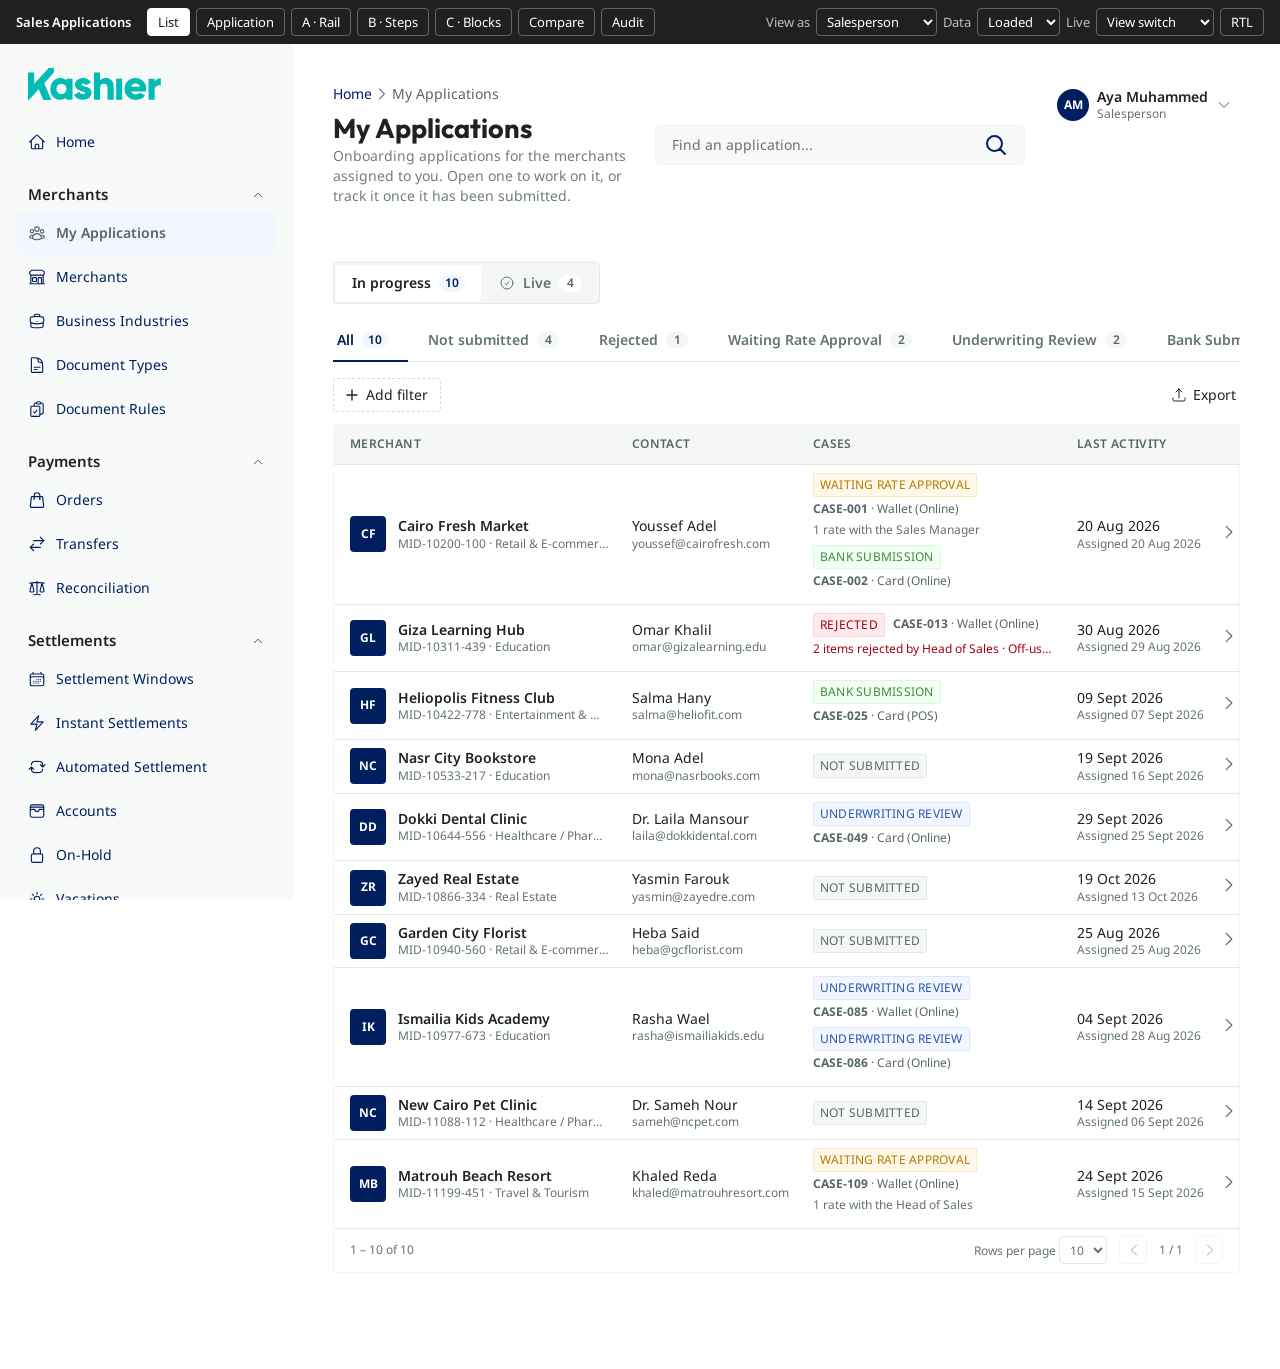
==== index.html @ 76842eab "Sales Applications prototype: per-service cases, Case IDs, request new service" ====
<!DOCTYPE html>
<html lang="en"><head><meta charset="UTF-8"><meta name="viewport" content="width=device-width, initial-scale=1">
<title>Kashier Sales Applications Prototype</title>
<meta http-equiv="refresh" content="0; url=sales-applications/list.html">
</head><body><p>Opening the prototype… <a href="sales-applications/list.html">Sales Applications</a></p></body></html>
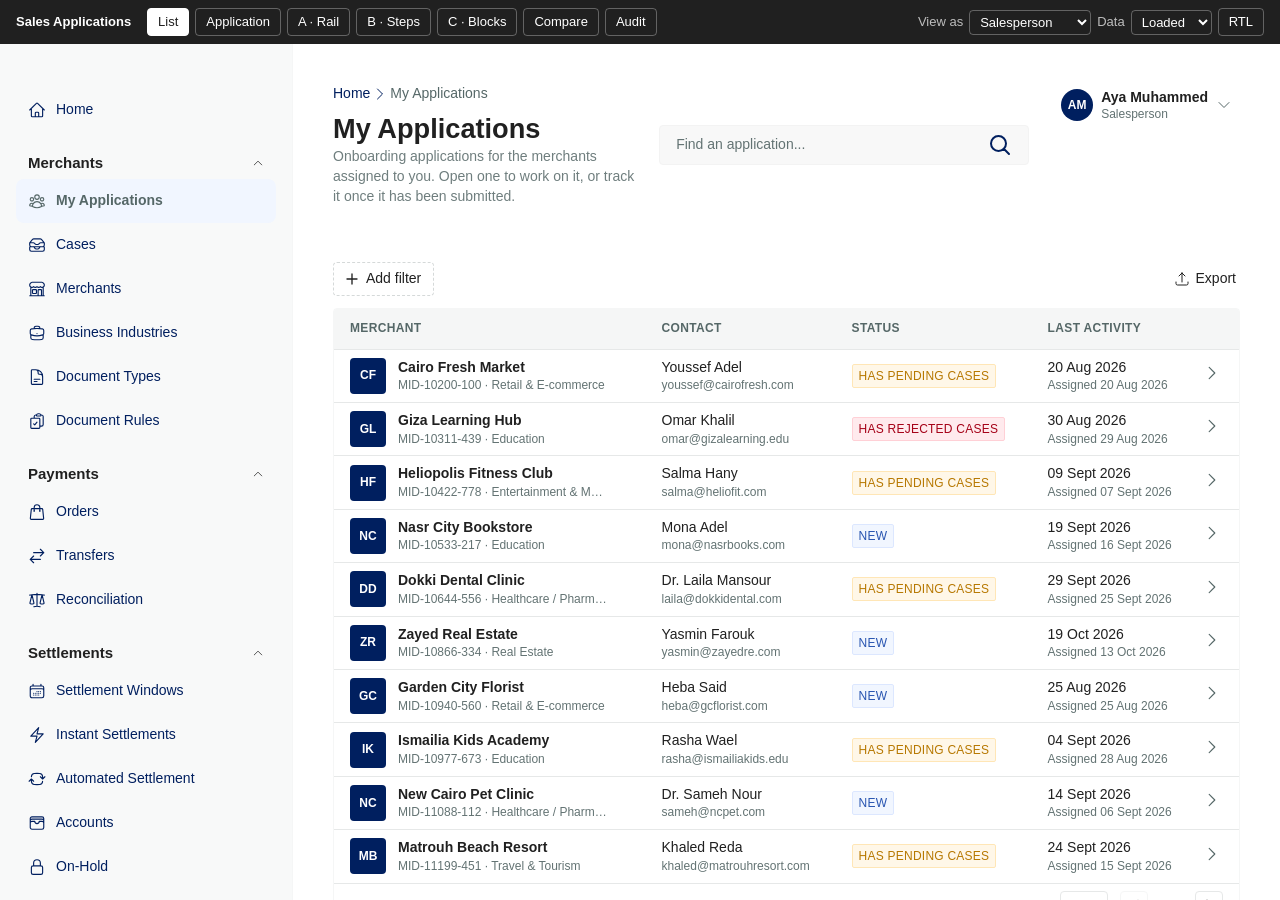
==== commit f6f029ba: "fix: no failing requests on the public site (bank files load only where they exist) and a Kashier fa" ====
--- a/index.html
+++ b/index.html
@@ -2,4 +2,5 @@
 <html lang="en"><head><meta charset="UTF-8"><meta name="viewport" content="width=device-width, initial-scale=1">
 <title>Kashier Sales Applications Prototype</title>
 <meta http-equiv="refresh" content="0; url=sales-applications/list.html">
-</head><body><p>Opening the prototype… <a href="sales-applications/list.html">Sales Applications</a></p></body></html>
+<link rel="icon" type="image/svg+xml" href="img/kashier-favicon.svg">
+<body><p>Opening the prototype… <a href="sales-applications/list.html">Sales Applications</a></p></body></html>
